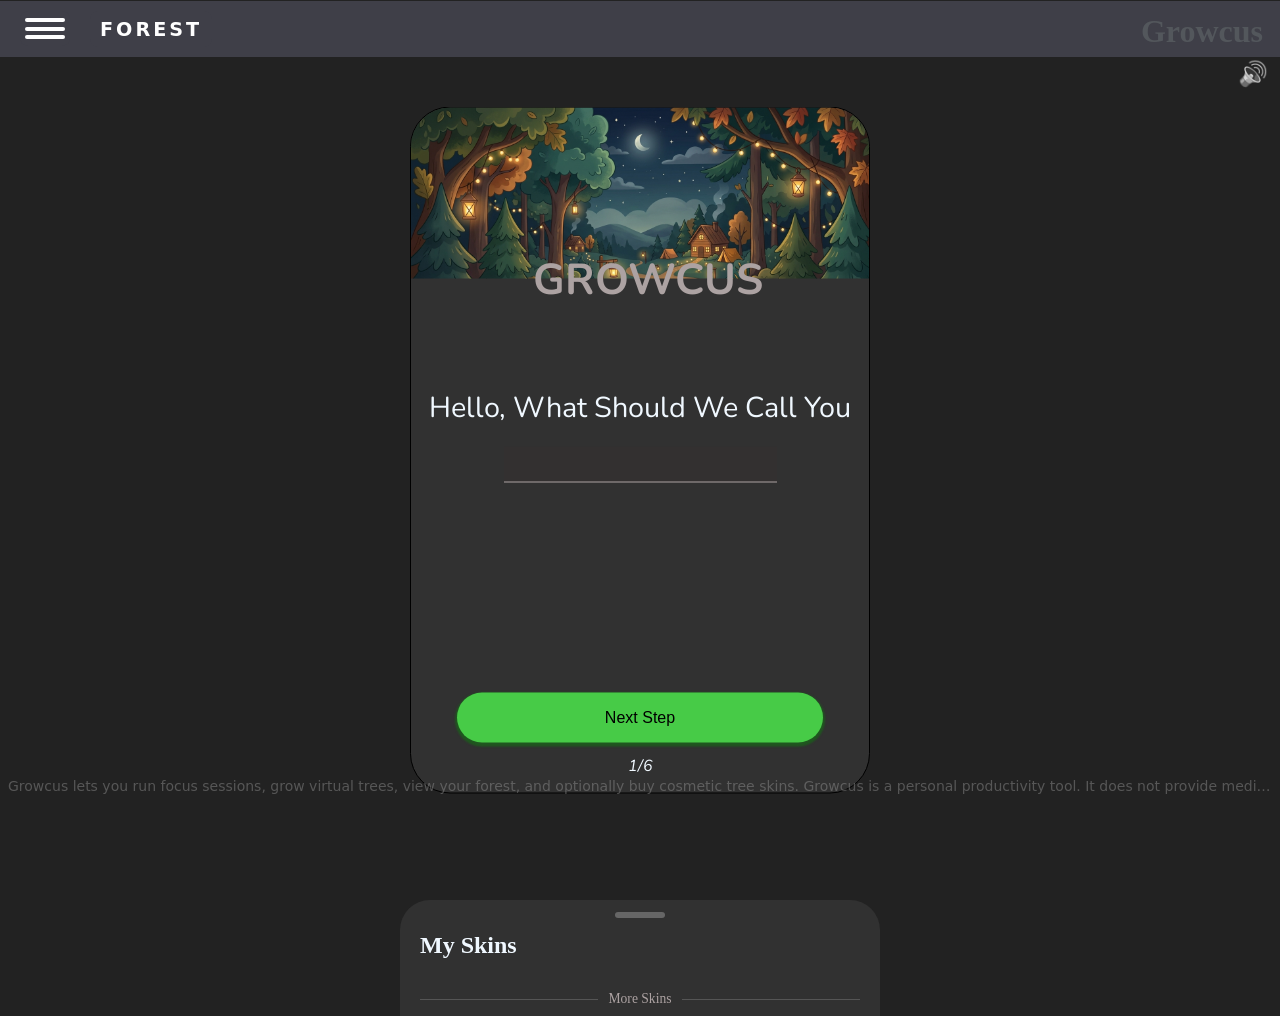
==== growcus/index.html @ c781fb11 "Update index.html" ====
<!DOCTYPE html>
<html lang="en">
<head>
    <meta name="google-site-verification" content="Y2WI8vBW25id6eVSnY2hxcp67rt0WB10dOrdS1Z9Rs4" />

    <link rel="preconnect" href="https://fonts.googleapis.com">
    <link rel="preconnect" href="https://fonts.gstatic.com" crossorigin>
    <link href="https://fonts.googleapis.com/css2?family=Poppins:ital,wght@0,100;0,200;0,300;0,400;0,500;0,600;0,700;0,800;0,900;1,100;1,200;1,300;1,400;1,500;1,600;1,700;1,800;1,900&display=swap" rel="stylesheet">
    <link rel="preconnect" href="https://fonts.googleapis.com">
    <link rel="preconnect" href="https://fonts.gstatic.com" crossorigin>
    <link href="https://fonts.googleapis.com/css2?family=Asimovian&family=Fraunces:ital,opsz,wght@0,9..144,100..900;1,9..144,100..900&family=Poppins:ital,wght@0,100;0,200;0,300;0,400;0,500;0,600;0,700;0,800;0,900;1,100;1,200;1,300;1,400;1,500;1,600;1,700;1,800;1,900&display=swap" rel="stylesheet">
    
    <link rel="preconnect" href="https://fonts.googleapis.com">
    <link href="https://fonts.googleapis.com/css2?family=Nunito:wght@400;500;700;800&display=swap" rel="stylesheet">

    <meta charset="UTF-8">
    <meta name="viewport" content="width=device-width, initial-scale=1.0">
    <meta name="description" content="Your page description here">
    <title>Growcus - Focus Timer That Grows Trees</title>
    <link rel="stylesheet" href="style.css">

    <meta name="description" content="Growcus is a free focus timer. Stay off distractions while a tree grows, build your forest, and unlock cosmetic tree skins.">
    <meta name="theme-color" content="#222222">

    <link rel="icon" href="tinywowfavicon.png" type="image/png">
    <link rel="apple-touch-icon" href="favicon.png">

    
    <meta property="og:title" content="Growcus – Focus Timer That Grows Trees">
    <meta property="og:description" content="Stay focused while a tree grows. Build your forest and unlock tree skins.">
    <meta property="og:type" content="website">
    <meta property="og:image" content="https://YOUR-DOMAIN/preview.png">
    <meta name="twitter:card" content="summary_large_image">
</head>
<body>
        <div class="hammenu">
            <span></span>
            <span></span>
            <span></span>
        </div>
    <div class="tabs">
        <div class="ham-spacer"></div>
        <button class="tab" id="forest1">FOREST</button>
        <h1 class="growcuss">Growcus</h1>
    </div>
    <div class="focusscreen">

        <span class="soundtoggle">🔊</span>
        <!-- 🔇 -->
         <audio class="ambientaudio" src="rain.mp3" loop></audio>

        <div class="onbds">
            <div class="onbdstep active">
                <img src="Growcusonbd.png" alt="Growcus" id="growcus">
                <h2>GROWCUS</h2>
                <p>Hello, What Should We Call You <input type="text" id="username" maxlength="8"></p>
                <h6></h6>
                <button class="nextstep">Next Step</button>
                <i>1/6</i>
                
            </div>

            <div class="onbdstep">
                <img src="timerintro.gif" alt="tutorial" id="timerintro">
                <p id="pin2">Select The Time You Want To Focus For And Click 'Plant',</p>
                <input type="range" min="5" max="60" step="5"   id="onbdpref">
                <p id="onbddurval">25 min</p>
                <h6></h6>
                <button class="nextstep">Next Step</button>
                <i>2/6</i>
                
            </div>


            <div class="onbdstep">
                <div class="onbddead">
                    <img src="Growcy sad.png" id="growcyonbd">
                    <img src="deadonbd.png" id="deadonbd">
                </div>    
                <p>Leave This Tab For More Than 3 Seconds And Your Tree Dies, So Keep Focusing So It Grows!</p>
                <h6></h6>
                <button class="nextstep">Next Step</button>
                <i>3/6</i>
                <!-- <button class="btn">dsdas</button> -->
                
            </div>
            <div class="onbdstep">
                <div class="onbddead">
                    <img src="Growcus happy.png" id="growcyonbd">
                    <img src="grownonbd.png" id="deadonbd">
                </div>
                <p>Complete The Session And Your Tree Thrives!</p>
                <h6></h6>
                <button class="nextstep">Next Step</button>
                <i>4/6</i>
            </div>            
            <div class="onbdstep">
                <img src="yourforest.png" id="yourforest">
                <p>Your Forest:<br> Every Tree You Grow Or Lose Is Saved In Your Forest</p>
                <h6></h6>
                <button class="nextstep">Next Step</button>
                <i>5/6</i>
                <!-- <button class="btn">dsdas</button> -->
                
            </div>            
            <!-- <div class="onbdstep">  
                <p>Ready to plant your First Tree?</p>
                <h6></h6>
                <button class="finalstep">Let's Go!</button>
                
            </div> -->
            <div class="onbdstep">
                <p class="finaltitle">Ready to plant your first tree?</p>
                <ul class="finallist">
                    <li>Pick your focus time</li>
                    <li>Stay on the tab while it grows</li>
                    <li>Fill your forest every day</li>
                </ul>
                <button class="finalstep">Let's Go!</button>
            </div>
        </div>

        <div class="skinpicker">
            <div class="shandle"></div>
            <h3 class="stitle">My Skins</h3>
            <div class="sgrid ownedgrid"></div>
            <div class="moredivider">More Skins</div>
            <div class="sgrid moregrid"></div>
            <p class="pmsg"></p>
        </div>

        <span class="timer">
            <div id="settings">
                <button id="closeset">✓</button>
                <span id="timertxt2">25:00</span>
                <div class="timcont">
                    <button class="minus">-</button>
                    <input type="range" id="slider" min="1  " max="60" value="25">
                    <button class="plus">+</button>
                </div>
            </div>
            <span id="timertxt">25:00</span>
        </span>
        <div class="sessdets">
            <input type="text" placeholder="Name Your Session" class="namesess" id="namesess" maxlength="8">
        </div>
        
        <div class ="treecont">
            <div class="glowcirc">
                <div class="treeic">
                    <img class="suck" src="grown.png" alt="TREE">
                </div>
            </div>
        </div>
        <button class="plantbtn">Plant and get started!</button>
        <button class="pausebtn">Pause</button>
        <button class="startbtn">End Session</button>

        <div style="all:initial;position:absolute;bottom:2px;left:0;width:100%;box-sizing:border-box;padding:0 8px;text-align:center;font-family:system-ui,-apple-system,sans-serif;font-size:14px;line-height:16;color:rgba(150,150,150,0.45);pointer-events:none;z-index:9999;white-space:nowrap;overflow:hidden;text-overflow:ellipsis;">Growcus lets you run focus sessions, grow virtual trees, view your forest, and optionally buy cosmetic tree skins. Growcus is a personal productivity tool. It does not provide medical, psychological or professional advice.</div>


    </div>

    <div class="sidebar">
            <big><h2>MENU</h2></big>
            <img src="defpfp.png" alt="Sorry! Image Broken" class="pfp">
            <ul>
                <li id="lihomelink"><a href="#" id="homelink"><i id="iinhomelink">⌂</i>Home</a></li>
                <li><a href="#" id="settinglink"><i>⚙</i>Settings</a></li>
                <li id="forestlinkli"><a href="#" id="forestlink"><i>↟↟</i><span id="slabel">Forest</span></a></li>
                <li><a href="#" id="shoplink"><i>☵</i>Shop</a></li>
                <li><a href="mailto:growcus.app@gmail.com"><i>✉</i>Contact</a></li>
            </ul>
                    
    </div>    
    
    <div class="forest">
        <!-- SIDEBAR -->
        <div class="filters">
            <select name="typefilt" class="typefilt">
                <option value="all">All</option>
                <option value="survived">Alive</option>
                <option value="died">Dead</option>
            </select>
            <select name="timefilt" class="timefilt">
                <option value="all">All Time</option>
                <option value="week">This Week</option>
                <option value="month">This Month</option>
            </select>
        </div>
        <div class="summary">
            <span>⏱ <b id="total"></b></span>
            <span>🌳 <b id="alive">0</b></span>
            <span>🥀 <b id="dead">0</b></span>
        </div>
        
    
        <div class="grid"></div>
                
    </div>

    <!-- SHOP -->

    <div class="shopscreen">
       
        <!-- <h3>SHOP</h3> -->
         <div class="tabrow">
            <button class="stab active" data-tab="buy">Buy</button>
            <button class="stab" data-tab="owned">Owned</button>
            <p>Local Currency Available At Checkout.<br>*Do Not Edit The Email Field On Checkout</p>
         </div>
        
        <div class="shopgrid"></div>
    </div>
    
        <footer class="site-footer">
            <p>&copy; 2026 Growcus. All rights reserved.</p>
            <ul class="footer-links">
                <li><a href="mailto:growcus.app@gmail.com">Contact</a></li>
                <li><a href="privacy.html">Privacy Policy</a></li>
                <li><a href="terms.html">Terms of Use</a></li>
            </ul>
        </footer>

    <div class="popupend" id="popupend">
        <div class="popbox">
            <!-- <img src="#"  id="popimg"> -->
            <p id="poptxt">YOUR TREE DIED!</p>
            <img src="" class="treeimgpop" alt="">
            <p id="popmsg">Better luck next time</p>
            <button id="popbtn">Continue</button>
        </div>
    </div>

    <!-- SETTINGS -->

    <div class="settingscreen">
        <button class="closesettings">X</button>
        <div class="setbox">
            <h2>Settings</h2>
            <p class="settdet">Account</p>
            <div class="accsett">
                <div class="accsettin">
                    <img src="defpfp.png" class="pfpinacc" alt="">
                    <div class="txtdet">
                        <p id="accname">Guest</p>
                        <span id="accemail">Not signed in</span>
                    </div>
                </div>
                <button id="signout" class="setbtn danger">Sign In</button>
            </div>
            <div class="setrow" id="editname">
                <span>Edit Username:<small>Shown in menu</small></span>
                <div class="setnamediv">
                    <input type="text" id="setname" maxlength="8">
                    <button id="setnamebtn">Change</button>
                </div>
            </div>
            <div class="setrow">
                <span>Grace Period<small>On: 3 seconds to come back to the tab</small></span>
                <label class="switch">
                    <input type="checkbox" id="gracetoggle">
                    <span class="knob"></span>
                </label>
            </div>
            <div class="setrow">
                <span>Reset Forest<small>Removes your trees. Skins are kept.</small></span>
                <button class="setbtn danger" id="setreset" disabled>Reset</button>
            </div>
        </div>
    </div>

    <div class="authscreen">
        <div class="authbox">
            <h3>Log In</h3>
            <button id="cancelauth"><big>✖</big></button>
            <input type="email" id="email"  placeholder="email@gmail.com">
            <p id="authmsg"></p>
            <!-- <button id="magiclink">send verification on email</button>
            <button id="googleauth">Use Google</button> -->
            <button id="magiclink" class="authbtn primary">✉   Send Login Link</button>
            <div class="ordiv">or</div>
            <button id="googleauth" class="authbtn light"><img src="googleicon.webP" alt="">Continue with Google</button>
        </div>
    </div>

    <div class="signoutpopup">
        <div class="outbox">
            <h3>Sign out?</h3>
            <p class="confirmtxt">Your trees stay saved in your account.</p>
            <button id="yesout">Sign Out</button>
            <button id="noout" class="ghostbtn">Cancel</button>
        </div>
    </div>

    <div class="toast"></div>

    
    <script src="https://cdn.jsdelivr.net/npm/@supabase/supabase-js@2.45.4"></script>
    <script src="index.js"></script>
    <script src="shop.js"></script>
    <script src="cloud.js"></script>    


</body>
</html>
---- growcus/style.css ----
html{
    -webkit-text-size-adjust: 100%;
    text-size-adjust: 100%;
}

.focusscreen{
    width: 100%;
    height: 100vh;
    display: flex;
    justify-content: center;
    align-items: center;
    margin: 0;
    background-color: #222;
    padding: 0 ;
    flex-direction: column;
    gap: 15px;
    overflow-x: hidden;
}
body{
    scroll-behavior: smooth;
    background-color: #222;
    margin: 0;
    padding: 0;
    gap: 0;
    -webkit-tap-highlight-color: transparent;
}

.plantbtn, .pausebtn, .startbtn{
    width: 300px;
    height: 50px;
    border: none;
    border-radius: 20px;
    background-color: rgb(71, 203, 71);
    color: aliceblue;
    font: bolder;
    font-family: sans-serif;
    font-size: large;
    font-weight: bolder;
    font-style: oblique;
    word-spacing: 2px;
    cursor: pointer;
    box-shadow: 2px 4px 5px green;
}
.plantbtn:active{
    background: rgb(91, 199, 91);
    box-shadow: 0px 0px 0px green;
    transition:0.05s;
}

.timer{
    font-family: system-ui, -apple-system, BlinkMacSystemFont, 'Segoe UI', Roboto, Oxygen, Ubuntu, Cantarell, 'Open Sans', 'Helvetica Neue', sans-serif;
    font-size: 5rem;
    color: aliceblue;
    text-align: center;
}

.timcont{
    display: flex;
    align-items: center;
    gap: 15px;
}
.minus, .plus{
    width: 30px;
    border: none;
    border-radius: 50%;
    font-size: large;
    font-size: 1.5rem;
    font-weight: bolder;
    color: aliceblue;
    background-color: rgb(65, 200, 65);
    box-shadow: 1px 1px 1px green;
    text-align: center;
    padding: 1px;
}

#slider{
    width: 150px;
    accent-color: green;
}

.treeic{
    font-size: 100px;
    margin: 20px 0px;
    margin-left: -12px;
}

.tabs{
    position: fixed;
    top: 1px;
    gap: 0px;
    margin: 0px;
    padding: 3px;
    margin-bottom: -30px;
    display: flex;
    z-index: 2;
    width: 100%;
    height: 50px;
    background-color: rgb(63, 63, 72);
    overflow: visible !important;
}


.tab{
    padding: 2px 10px 1px;
    margin: 7px;
    /* background-color:rgb(54, 54, 62); */
    background-color: rgb(63, 63, 72);
    border: none;
    border-radius: 8px;
    cursor: pointer;
    font-family:system-ui, -apple-system, BlinkMacSystemFont, 'Segoe UI', Roboto, Oxygen, Ubuntu, Cantarell, 'Open Sans', 'Helvetica Neue', sans-serif;
    font-weight: 600;
    font-size: 1.2rem;
    color: rgb(16, 17, 17);
    color: rgb(255, 255, 255);
    z-index: 1000000000000000;
    letter-spacing: 3px;
}
.tab:active{
    background-color:rgb(12, 12, 13);
}
.tabs h1{
    margin-top: 8.5px;
    margin-left: 1155px;
    font-size: 2rem;
    color: rgb(83, 87, 92);
}



.tree{
    margin-top: 100px;
    color:white;
    font-size: 3rem;
}
.grid{
    display: grid;
    grid-template-columns: repeat(auto-fill,minmax(100px,1fr));
    grid-template-rows: none;
    gap: 6px;
    padding: 0 12px;
    width:100%;
    box-sizing: border-box;
    margin: 0;
}
.treecard{
    background-color: rgb(44, 177, 4);
    border-radius: 10px;
    padding: 8px 9px 5px;
    gap: 2px;
    border: 5px solid rgb(3, 111, 3);
    display: flex;
    flex-direction: column;
    align-items: center;
    justify-content: center;
    color: rgb(255, 255, 255);
    font-family: Verdana, Geneva, Tahoma, sans-serif;
    font-weight: 300;
    /* font-style: oblique; */
}
.treecard.died{
    background: #2c9511;
}
.treecard img{
    width: 100%;
    height: 45px;
    object-fit: contain;
    padding: 10px;
}
.forest{
    padding-bottom: 60px;
    display: none;
    flex-direction: column;
}

.summary{
    display: flex;
    justify-content: center;
    gap: 18px;
    margin: 14px 0;
    font-size: 1.22rem;
    color: #cfcfcf;
}
.summary b{
    color: white;
}
#settings{
    position: fixed;
    bottom: -300px;
    left: 50%;
    transform: translateX(-50%);
    width: 50%;
    max-width: 350px;
    background-color: rgb(58, 58, 52);
    border-radius: 20px 20px 0px 0px;
    padding: 30px;
    display: flex;
    flex-direction: column;
    align-items: center;
    justify-content: center;
    gap: 10px;
    transition: bottom 0.4s ease;
    z-index: 20;
}
#closeset{
    padding: 3px 7px;
    border-radius: 45%;
    margin-right: -300px;
    gap: 0;
    margin-top: -2px;
    border: none;

}
#settings.open{
    bottom:0px;
}

.treedt{
    display: flex;
    align-items:center ;
    text-align: center;
    align-self: center;
    align-content: center;
    justify-content: center;
}

.timer{
    gap:0;
    padding: 0;
}

.treeic img{
    width: 220px;
    height: 220px;
    object-fit: contain;
    z-index: 1;
}



.treecont{
    display: flex;
    justify-content: center;
    align-items: center;
}

.glowcirc{
    background: radial-gradient(circle,rgba(231, 208, 8, 0.20)2%,rgba(255,249,196,0)70%);
    border: none;
    border-radius: 50%;
}

@keyframes overshoot{
    0% {transform: scale(1.0);}
    50% {transform: scale(1.15);}
    100% {transform: scale(1.0);}
}

.treeic.overshoote{
    animation: overshoot 0.3s cubic-bezier(0.36, 1.52, 0.65, 1);
}


.onbdstep{
    display: none;
}
.onbdstep.active{
    display: flex;
    flex-direction: column;
    justify-content: center;
    align-items: center;
    position: fixed;
    top: 50%;
    transform: translate(-50%,-50%);
    z-index: 1000;
    background-color: #313131;
    padding: 5px;
    width: 35%;
    height: 75%;
    border-radius: 40px;
    font-size: 1.8rem;
    text-align: center;
    color: aliceblue;
    font-weight:400;
    overflow: hidden;
    border: black solid .5px;
    left: 50%;
    font-family: 'Nunito', sans-serif;

}

.onbdstep.active #growcus{
    height: 25%;
    object-fit: cover;
    width: 101%;
    object-position: top;
    z-index: 1;
    position: absolute;
    top: 0;
    left: 0;
}

.onbdstep.active input{
    display: flex;
    flex: 1;
    background-color: #333030;
    border: none;
    border-bottom: solid 0.2px grey;
    color: aliceblue;
    margin: 0 auto;
    text-align: center;
    vertical-align: middle;
    padding: 6px 10px;
    font-size: 20px;
    box-sizing: border-box;
    align-items: center;
    border-radius: 0px;
    border: none;
    margin-top: 20px;
    border-bottom: #aca2a2 solid 1px;
}

.onbdstep.active button{
    background-color: rgb(71, 203, 71);
    border: none;
    border-radius: 80px;
    font-size: medium;
    padding: 10px;
    width: 80%;
    height: 50px;
    pointer-events: auto;
    box-shadow: 0px 2px 2px 2px rgb(31, 87, 31);
    position: absolute;
    margin-top:auto;
    bottom: 50px;
}
.onbdstep.active h6{
    top: 15px;
}
.onbdstep.active i{
    font-size: 1rem;
    position: absolute;
    bottom: 16px;
    left: 0;
    right: 0;
    text-align: center;
    transform: none;
}
.onbdstep.active #pin2{
    margin-top: 120px;
    margin-bottom: 15px;
}
.onbdstep.active #onbdpref{
    margin: auto;
}
.onbdstep.active #onbddurval{
    margin-top: 15px;
    margin-bottom: 50px;
}
.onbdstep.active h2{
    z-index: 1;
    position: relative;
    margin: 0;
    top: -50px;
    color: #aca2a2;
}
.onbdstep.active #timerintro{
    object-fit: contain;
    height: 35%;
    margin: 0;
    display: block;
    margin-bottom: -100px;
    margin-top: 60px;
    border-radius: 20px;
    overflow: hidden;
    flex-shrink: 0;
    border: 2px solid black;

}

#growcyonbd{
    width: 350px;
    height: 350px;
    object-fit: contain;
    margin-bottom: -100px;
}

.onbdstep.active #onbdpref{
    flex: none;
    display: block;
    width: 150px;
    height: 6px;
    padding: 0;
    margin: 0 0 0 30px;
    background: #444;
    border-radius: 6px;
    border-bottom: none;
}

@media (max-width: 900px) {
    #settings{
        box-sizing: border-box;
        width: 100vw;
        max-width: 100vw;
    }
    /* .grid{
        grid-template-columns: repeat(auto-fill,minmax(70px,1fr));
        grid-template-rows: none;
        margin-top: 20;
        margin-left: 5;
        margin-right: 5;
    }
    .filters{
        order: -1;
        padding: 0 12px;
        margin-top: 75px;
        margin-bottom: 8px;
    } */
    .grid{
        grid-template-columns: repeat(5, minmax(0, 1fr));
        grid-template-rows: none;
        width: 100%;
        box-sizing: border-box;
        padding: 0 12px;
        gap: 6px;
    }
    .treecard{
        width: 100%;
        box-sizing: border-box;
        min-width: 0;
        margin-top: 0;
        padding: 8px 1px 8px;
    }
    .treeinforest{
        width: 100%;
        height: 38px;
        transform: none;
    }
    .treedt{
        margin-left: 0;
        font-size: .77rem;
    }
    .treecard .treedt:last-child{
        display: none;
    } 

    .treeic{
        font-size: 60px;
        margin-left: -4px;
    }
    .treedt{
        margin-left: -8px;
    }
    .onbdstep.active{
        width: 90% !important;
        justify-content:center;
        padding: 15px;
        max-height: 500px;
    }
    #timerintro{
        display: block;
        object-fit: cover;
        width: 105%;
        height: 95% ;
        margin-top: -20px;
        border-radius: 20px;
        clip-path: inset(10px 10px round 20px);
        border: 2px solid black;
    }
    #growcyonbd{
        width: 200px;
        height: 200px;
        object-fit: contain;
        margin-right: -150px !important;
        
    }
    .onbddead{
        margin-bottom: -100px;
    }
    #yourforest{
        margin-top: 30px;
        width: 95%;
        height: 33%;
    }
    .tabrow p{
        display: none;
    }
}

#namesess{
    display: inline-block;
    background-color: #222;
    border: none;
    border-bottom: solid 0.2px grey;
    color: aliceblue;
    margin: -05px;
    margin-bottom: -40px;
    text-align: center;
    padding: 10px 40px;
    box-sizing: border-box;
}

.treeinforest{
  width: 110px;
  height: 55px;
  object-fit: cover;
  padding: 0;
  margin: 0;
  filter: drop-shadow(10px 0px 20px rgb(46, 61, 37)) ;
  object-fit: contain;
  transform: scale(1.1);
}
.treeinforest img{
    transform: scale(0.5);
}

#onbdpref{
    width: 150px;
    accent-color: green;
}

/* SIDEBAR */


.sidebar{
    font-family: poppins,sans-serif;
    position: fixed;
    top: 0;
    left: 0;
    transform: translatex(-500px);
    z-index:999999999 !important;
    background-color: #313131;
    color: aliceblue;
    margin: 0;
    padding: 0;
    height: 100%;
    width: 170px;
    box-sizing: border-box;
    transition: 0.5s ease-in-out;
    align-items: center;
    gap: 10px;
}
h2{
    text-align:center;
    padding-left: 15px;

}
ul li{
    list-style: none;
}
ul li a{
    color: aliceblue;
    font-weight: 500;
    padding: 5px 0;
    display: block;
    text-transform: capitalize;
    text-decoration: none;
    transition: 0.2s ease-out;
}
ul li a i{
    width: 410px;
    padding: 20px;
    margin-left: -30px;
    text-align: center;
}

.sidebar.active{
    transform: translatex(0px);
    z-index: 1000000000000001;
}

.hammenu{
    padding-left: 20px;
    margin-top: 11px;
    margin-left: 20px;
    padding-top: 5px;
    height: 30px;
    width: 30px;
    position: fixed;
    z-index: 999 !important;
    /* background-color: rgb(54, 54, 62); */
    background-color: rgb(63, 63, 72);
    border-radius: 8px;
    color: aliceblue;
}
.hammenu span{
    display: block;
    height: 4px;
    width: 80%;
    background-color: rgb(26, 25, 25);
    background: white;
    border-radius: 25px;
    position: absolute;
    top: 50%;
    left: 50%;
    transform: translate(-50%,-50%);
    transition: .3s ease-out;
    color: aliceblue;
}
.hammenu span:nth-child(1){
    top: 25%;

}
.hammenu span:nth-child(3){
    top: 75%;
}

.hammenu.active span:nth-child(1){
    top: 50%;
    transform: translate(-50%,-50%) rotate(45deg);
}
.hammenu.active span:nth-child(2){
    opacity: 0;
}
.hammenu.active span:nth-child(3){
    top: 50%;
    transform: translate(-50%,-50%) rotate(-45deg);
}

.ham-spacer {
    width: 80px;  /* Matches the exact width of your hamburger menu */
    height: 50px; /* Matches the exact height of your hamburger menu */
    flex-shrink: 0; /* Prevents the spacer from collapsing */
}

.pfp{
    width: 100px;
    height: 100px;
    display: flex;
    transform: translate(40%);
}



/* footer */

.site-footer {
    text-align: center;
    padding: 20px 10px;
    font-size: 12px;
    color: #888;
}

.footer-links {
    list-style: none;
    display: flex;
    justify-content: center;
    gap: 16px;
    margin-top: 8px;
    padding: 0;
}

.footer-links a {
    color: #888;
    text-decoration: none;
}

.footer-links a:hover {
    text-decoration: underline;
}   

/* SESSION DETS */

.filters{
    display: flex;
    justify-content: center;
    gap: 8px;
    padding: 0 12px;
    margin-top: 75px;
}

.filters select{
    background-color: #313131;
    height: 20px;
    font-size: .8rem;
}

.soundtoggle{
    font-size: 1.5rem;
    position: fixed;
    top: 60px;
    right: 12px;
    z-index: 1;
    cursor: pointer;
    background-color: transparent;
}

/* SHOP */

.shopscreen{
    display: none;
    position: fixed;
    top: 0;
    left: 0;
    margin-left: 0px;
    width: 100%;
    height: 100%;
    background-color: #222;
    color: white;
    z-index: 10;
}
.shopscreen h3{
    width: 100%;
    text-align: center;
}
.shopscreen.open{
    display: flex;
}
.shopgrid{
    margin-left: 10px;
    display: grid;
    grid-template-columns: repeat(auto-fill, minmax(160px, 1fr));
    gap: 20px;
    width: 100%;
    max-width: 100%;
    align-content: start;
    margin-top: 100px;
}

.itemcard{
    background: #313131;
    border-radius: 20px;
    padding: 10px;
    padding-left: 5px ;
    width: 150px;
    text-align: center;
    box-shadow: 0  4px 12px rgb(0, 0, 0);
    display: flex;
    flex-direction: column;
    justify-content: space-between;
    align-items: center;
}
.itemcard img{
    object-fit: contain;
    width: 80px;
    height: 80px;
    padding: 0px;
}
.itemcard button{
    border-radius: 50px;
    text-align: center;
    padding: 6px 40px;
    border: none;
    font-weight: 600;
    background-color: #209500;
    margin-bottom: 4px;
}
.namecard{
    font-family: system-ui, -apple-system, BlinkMacSystemFont, 'Segoe UI', Roboto, Oxygen, Ubuntu, Cantarell, 'Open Sans', 'Helvetica Neue', sans-serif;
    font-weight: 600;
    font-size: 1.1rem;
}
.pricecard{
    color: green;
    font-weight: bolder;
    font-size: 1.2rem;
    margin-top: -3px;
}

.tabrow{
    align-items: center;
    position: fixed;
    top: 10px;
    left: 80px;
}
.stab{
    background-color: rgb(63, 63, 72);
    border: none;
    padding: 10px;
    padding-right: 20px;
    padding-left: 20px;
    border-radius: 20px;
    text-align: center;
    font-weight: 600;
    color: #ffffff;
    letter-spacing: 1px;
}

/* SKINPICKER */
/* SKINPICKER */
.skinpicker{
    position: fixed;
    left: 0;
    right: 0;
    bottom: 0;
    margin: 0 auto;
    width: 100%;
    max-width: 480px;
    height: 70vh;
    padding: 12px 20px 0;
    box-sizing: border-box;
    background-color: #313131;
    color: aliceblue;
    border-radius: 30px 30px 0 0;
    overflow-y: auto;
    scrollbar-width: none;
    transform: translateY(100%);
    transition: transform 0.4s ease;
    z-index: 99999999;
}
.skinpicker.open{ transform: translateY(0); }
.shandle{
    width: 50px;
    height: 6px;
    background: #666;
    border-radius: 20px;
    margin: 0 auto 14px;
}
.stitle{ margin: 0 0 10px; font-size: 1.5rem; }
.sgrid{
    display: grid;
    grid-template-columns: repeat(3, 1fr);
    gap: 8px;
}
.scell{
    display: flex;
    flex-direction: column;
    align-items: center;
    padding: 10px 4px;
    border: 3px solid transparent;
    border-radius: 20px;
    text-align: center;
    font-size: .8rem;
    cursor: pointer;
}
.scell img{
    width: 70px;
    height: 70px;
    object-fit: cover;
    object-position: 50% 85%;
}
.scell p{ margin: 4px 0 0; }
.scell.selected{
    border-color: #209500;
    background: rgba(255,255,255,0.06);
}
.scell.locked img{
    filter: grayscale(1);
    opacity: .5;
}
.moredivider{
    display: flex;
    align-items: center;
    gap: 10px;
    margin: 22px 0 12px;
    color: #aca2a2;
    font-size: .85rem;
}
.moredivider::before, .moredivider::after{
    content: '';
    flex: 1;
    height: 1px;
    background: #555;
}
.pmsg{
    position: sticky;
    bottom: 0;
    margin: 0;
    padding: 10px 0;
    background: #313131;
    text-align: center;
    color: rgb(71, 203, 71);
    font-weight: 700;
    min-height: 1.2em;
}

/* POPUP */

.popupend{
    position: fixed;
    inset: 0;
    background: rgb(0 0 0 0.6);
    display: none;
    align-items: center;
    justify-content: center;
    z-index: 99999999999999;
    transition: 0.5s ease;
}
.popupend.open{
    display: flex;
    animation: popfade 0.25s ease;
}
.popupend.open .popbox{
    animation: popin 0.3s cubic-bezier(0.34, 1.56, 0.64, 1);
}

@keyframes popfade{
    from{opacity: 0;}
    to{opacity: 1;}
}
@keyframes popin{
    from{transform: scale(0.8);opacity: 0;}
    to{transform: scale(1);opacity: 1;}
}

.popbox{
    background: #313131;
    color: white;
    text-align: center;
    padding: 20px;
    width: 80%;
    max-width: 480px;
    display: flex;
    flex-direction: column;
    align-items: center;
    justify-content: center;
    min-height: 480px;
    padding: 25px;
    border-radius: 20px;
    box-shadow: 0 2px 2px rgb(26, 26, 27); 
    gap: 20px;     
}

#poptxt{
    margin-bottom: 2px;
    font-size: 2rem;
}
#popmsg{
    font-size: 1.2rem;
    opacity: 0.6;
}

#popbtn{
    background-color: rgb(71, 203, 71);
    border: none;
    border-radius: 80px;
    font-size: medium;
    padding: 15px;
    width: 80%;
    pointer-events: auto;
    box-shadow: 0px 2px 2px 2px rgb(31, 87, 31);
    color: rgb(0, 0, 0);
    font-family: sans-serif;
    font-weight: 600;
    font-style: oblique;
}

.treeimgpop{
    width: 250px;
    height: 200px;
    object-fit: contain;
    margin: 10px auto 10px;
    flex-shrink: 0;
}

#popmsg{
    font-size: 1rem;
    font-style: italic;
    color: #cfcfcf;
    line-height: 1.5;
    letter-spacing: 0.3px;
    opacity: 0;
}
.popupend.open #popmsg{
    animation: softfade 1.2s ease 0.4s forwards;
}

@keyframes softfade{
    from{ opacity: 0; transform: translateY(6px); }
    to{ opacity: 1; transform: translateY(0); }
}

#poptxt{
    opacity: 0;
}
.popupend.open #poptxt{
    animation: softfade 1s ease 0.2s forwards;
}

/* PAUSETOAST */

.toast{
    position: fixed;
    top: 70px;
    left: 50%;
    transform: translateX(-50%) translateY(-20px);
    background: #313131;
    color: white;
    padding: 10px 20px;
    border-radius: 12px;
    box-shadow: 0 4px 12px rgb(0,0,0);
    font-size: 0.9rem;
    opacity: 0;
    pointer-events: none;
    z-index: 999909999999999999999999999999999999;
}
.toast.show{
    animation: toastin 2.5s ease forwards;
}

@keyframes toastin{
    0%{ opacity: 0; transform: translateX(-50%) translateY(-20px); }
    12%{ opacity: 1; transform: translateX(-50%) translateY(0); }
    80%{ opacity: 1; transform: translateX(-50%) translateY(0); }
    100%{ opacity: 0; transform: translateX(-50%) translateY(-10px); }
}

/* SETTINGS */

.settingscreen{
    display: none;
    position: fixed;
    inset: 0;
    background: #222;
    color: white;
    z-index: 1000;
    padding: 80px 20px 20px;
    box-sizing: border-box;
    overflow-y: auto;
    transition: bottom 0.5s ease-in-out;


}
.settingscreen.open{
    display: flex;
    flex-direction: column;
    align-items: center;
}
.closesettings{
    position: fixed;
    top: 12px;
    left: 14px;
    background: rgb(63,63,72);
    border: none;
    border-radius: 8px;
    color: #ffffff;
    font-weight: 900;
    padding: 8px 12px;
    background: transparent;
    font-size: 1.5rem;
    font-weight: 200;
}

.setbox{
    width: 100%;
    max-width: 520px;
    display: flex;
    flex-direction: column;
    gap: 18px;
}
.setrow small{
    color: #888;
    display: block;
    font-size: .75rem;
    margin-top: 2px;
}

.setrow{
    border-radius: 20px;
    /* background: rgb(59, 59, 58); */
    background: #313131;
    display: flex;
    justify-content: space-between;
    align-items: center;
    gap: 12px;
    padding: 20px 16px;
    font-size: 1.4rem;
}

#setname{
    padding-top:10px;
    width: 130px;
    background: #313131;
    border: none;
    border-bottom: black solid 1px;
    color: white;
}
#setname:focus{
    outline: none;
}
#setnamebtn{
    text-align: center;
    color: white;
    padding: 4px 12px;
    background: rgb(170, 7, 7);
    border: none;
    border-radius: 10px;
}

.settdet{
    margin-left: 15px;
    margin-bottom: -15px;
}

.switch{
    position: relative;
    width: 50px;
    height: 28px;
    flex-shrink: 0;
}
.switch input{ opacity: 0; width: 0; height: 0; }
.knob{
    position: absolute;
    inset: 0;
    background: #555;
    border-radius: 28px;
    cursor: pointer;
    transition: background .25s;
}
.knob::before{
    content: '';
    position: absolute;
    width: 22px;
    height: 22px;
    left: 3px;
    top: 3px;
    background: #fff;
    border-radius: 50%;
    transition: transform .25s;
}
.switch input:checked + .knob{ background: rgb(71, 203, 71); }
.switch input:checked + .knob::before{ transform: translateX(22px); }

/* ACC */

.settdet{
    margin: 0 0 -8px;
    color: #aca2a2;
    font-size: .85rem;
}
.accsett{
    background: #313131;
    border-radius: 14px;
    padding: 14px;
    display: flex;
    flex-direction: column;
    gap: 14px;
}
.accsettin{
    background: rgb(59, 59, 58);
    border-radius: 12px;
    padding: 12px;
    display: flex;
    align-items: center;
    gap: 14px;
}
.pfpinacc{
    width: 56px;
    height: 56px;
    border-radius: 50%;
    object-fit: cover;
    flex-shrink: 0;
}
.txtdet{
    display: flex;
    flex-direction: column;
    min-width: 0;
}
.txtdet p{
    margin: 0;
    font-weight: 700;
    font-size: 1.1rem;
}
.txtdet span{
    color: #999;
    font-size: .8rem;
    overflow: hidden;
    text-overflow: ellipsis;
    white-space: nowrap;
}
#signout{
    width: 100%;
    padding: 10px;
    background: rgb(36, 36, 36);
    border: none;
    border-radius: 10px;
    color: white;
    cursor: pointer;
}   


#setreset{
    background: rgb(170, 7, 7);
    padding: 4px 20px;
    border: none;
    border-radius: 10px ;
    color: white;
    text-align: center;
    font-size: 1rem;
}

/* SUABASE */

.authscreen{
    display: none;
    background: rgba(0, 0, 0, 0.6);
    position: fixed;
    inset: 0;
    background: rgba(0,0,0,.01);
    z-index: 100000;
    align-items: center;
    justify-content: center;
    backdrop-filter: blur(3px);
}
.authscreen.open{
    display: flex;
}

.authbox{
    position: relative;
    background: #313131;
    color: white;
    width: 85%;
    max-width: 400px;
    padding: 24px 15px 40px;
    border-radius: 20px;
    display: flex;
    flex-direction: column;
    align-items: center;
    /* justify-content: center; */
    justify-content: flex-start;
    padding-top: 20px;
    gap: 5px;
    border: 1px solid black;
}
.authbox h3{
    margin: 0 0 50px;
}
.authbox input{
    color: white;
    background: #313131;
    border: none;
    border-bottom: .5px solid rgb(213, 213, 213);
    padding: 10px;
    border-radius: 2px;
    text-align: center;
    margin-bottom: 25px;
    margin-top:0 ;
    /* -webkit-box-shadow: 0 0 0 30px #313131 inset !important;
    box-shadow: 0 0 0 30px #313131 inset !important;
    -webkit-text-fill-color: white !important; */
}
.authbox input::placeholder{
    color: #666;
}
.authbox input:focus{
    outline: none;
}
.authbox button{
    color: rgb(0, 0, 0);
    background-color: rgb(71, 203, 71);
    border: none;
    border-radius: 10px;
    padding: 5px;
    width: 80%;
    box-shadow: 0px 2px 0px green;
    margin-bottom: 5px;
}
.authbox button:active{
    box-shadow: none;
}
#cancelauth{
    width: auto !important;
    background-color: transparent;
    border: none;
    border-bottom: none;
    box-shadow: none;
    position: absolute;
    margin-bottom: auto;
    top: 15px;
    right: 12px;
    padding: 4px 8px;
    color: white;
}

#authmsg{
    margin: 0;
    font-size: .85rem;
    color: rgb(71, 203, 71);
    text-align: center;
}

.authbtn{
    width: 100%;
    max-width: 280px;
    padding: 12px;
    border: none;
    border-radius: 12px;
    font-size: .95rem;
    font-weight: 600;
    cursor: pointer;
    transition: transform .1s, filter .15s;
}
.authbtn:active{ transform: scale(0.97); }
.authbtn:disabled{ opacity: .6; cursor: default; }

.authbtn.primary{
    background: rgb(71, 203, 71);
    color: #132a13;
    box-shadow: 0 3px 0 rgb(31, 87, 31);
    padding: 7px;
}
.authbtn.primary:hover{ filter: brightness(1.08); }

.authbtn.light{
    background: #fff;
    color: #222;
    box-shadow: 0 3px 0 #bbb;
    text-align: center;
    display: inline-flex;
    align-items: center;
    justify-content: center;
    gap: 8px;
}
.authbtn.light:hover{ filter: brightness(0.95); }

.ordiv{
    display: flex;
    align-items: center;
    gap: 10px;
    width: 100%;
    max-width: 280px;
    color: #777;
    font-size: .8rem;
}
.ordiv::before, .ordiv::after{
    content: '';
    flex: 1;
    height: 1px;
    background: #444;
}

#googleauth img{
    width: 20px;
    height: 20px;
    object-fit: contain;
    top: 0;
}


/* SIGNOUT */

.signoutpopup{
    display: none;
    background: rgba(0, 0, 0, 0.6);
    position: fixed;
    inset: 0;
    background: rgba(0,0,0,.01);
    z-index: 100000;
    align-items: center;
    justify-content: center;
    backdrop-filter: blur(3px);
}
.signoutpopup.open{
    display: flex;
}

.outbox{
    position: relative;
    background: #313131;
    color: white;
    width: 85%;
    max-width: 400px;
    padding: 24px 15px 40px;
    border-radius: 20px;
    display: flex;
    flex-direction: column;
    align-items: center;
    /* justify-content: center; */
    justify-content: flex-start;
    padding-top: 20px;
    gap: 5px;
    border: 1px solid black;
}
.signoutpopup h3{
    margin: 0 0 0px;
    font-size: 2rem;
}

.confirmtxt{
    margin: 10px 0 30px;
    color: #aaa;
    font-size: 1rem;
    text-align: center;
}
.ghostbtn{
    background: transparent;
    color: #aaa;
    box-shadow: none;
    margin-bottom: -20px;
}

.signoutpopup button{
    width: 100%;
    max-width: 280px;
    padding: 12px;
    border: none;
    border-radius: 12px;
    font-size: .95rem;
    font-weight: 600;
    cursor: pointer;
    transition: transform .1s, filter .15s;
}


/* STYLE */


@keyframes fadein{ from{opacity:0} to{opacity:1} }

/* full screens fade in */
.settingscreen.open,
.shopscreen.open,
.authscreen.open,
.signoutpopup.open,


/* boxes pop in (reuses your existing popin keyframes) */
.authscreen.open .authbox,
.signoutpopup.open .outbox{
    animation: popin .3s cubic-bezier(0.34, 1.56, 0.64, 1);
}

.settingscreen, .shopscreen, .authscreen, .signoutpopup{
    display: flex;
    opacity: 0;
    visibility: hidden;
    pointer-events: none;
    transition: opacity .15s ease, visibility .15s;
}
.settingscreen.open, .shopscreen.open, .authscreen.open, .signoutpopup.open{
    opacity: 1;
    visibility: visible;
    pointer-events: auto;
}
.settingscreen{ flex-direction: column; align-items: center; }

/* boxes scale in and out */
.authbox, .outbox{ transform: scale(.1); transition: transform .3s ease-in-out; }
.authscreen.open .authbox, .signoutpopup.open .outbox{ transform: scale(1); }

/* onboarding steps slide up slightly while fading in */
@keyframes stepin{
    from{ opacity:0; }
    to{ opacity:1; }
}
.onbdstep.active{
    animation: stepin .3s ease;
}

#slider, #onbdpref{
    -webkit-appearance: none;
    appearance: none;
    width: 150px;
    height: 6px;
    background: #444;
    border-radius: 6px;
    outline: none;
    cursor: pointer;
}
#slider::-webkit-slider-thumb, #onbdpref::-webkit-slider-thumb{
    -webkit-appearance: none;
    width: 22px;
    height: 22px;
    border-radius: 50%;
    background: rgb(71,203,71);
    border: 3px solid #fff;
    box-shadow: 0 2px 6px rgba(0,0,0,.5);
}
#slider::-moz-range-thumb, #onbdpref::-moz-range-thumb{
    width: 16px;
    height: 16px;
    border-radius: 50%;
    background: rgb(71,203,71);
    border: 3px solid #fff;
}
#slider::-moz-range-track, #onbdpref::-moz-range-track{
    background: #678756;
    height: 6px;
    border-radius: 6px;
}

.itemcard button:active{ transform: scale(.95); }

.itemcard{ transition: transform .2s, box-shadow .2s; }
.itemcard:hover{ transform: translateY(-4px); box-shadow: 0 8px 18px rgba(0,0,0,.6); }
.itemcard button.owned{
    background: transparent;
    color: #4cc94c;
    border: 2px solid #209500;
    cursor: default;
}

.tabs h1{ margin-left: auto; margin-right: 20px; }  /* replaces margin-left:1155px */
.popupend{ background: rgba(0,0,0,.6); }            /* the old rgb(0 0 0 0.6) was invalid */

.sidebar ul li a{
    font-family: 'Lucida Sans', 'Lucida Sans Regular', 'Lucida Grande', 'Lucida Sans Unicode', Geneva, Verdana, sans-serif;
}
.sidebar ul li a i{
    font-style: normal;
}
#lihomelink{
    margin-bottom: -3px;
}
#forestlinkli{
    margin-bottom: -2px;
}

.soundtoggle{
    filter: grayscale(1);
    transition: cubic-bezier(0.075, 0.82, 0.165, 1);
}

#setreset{
    filter: grayscale();
}

.namewrap{
    display: flex;
    align-items: center;
    gap: 8px;
}
#setname{
    width: 90px;
    min-width: 0;
    padding: 6px 4px;
}
#setnamebtn{
    flex-shrink: 0;
}

.hint{
    position: fixed;
    z-index: 1500;
    transform: translateX(-50%);
    background: rgba(0,0,0,.8);
    color: #fff;
    padding: 6px 12px;
    border-radius: 12px;
    font-size: .85rem;
    text-align: center;
    white-space: nowrap;
    pointer-events: none;
    opacity: 0;
    transition: opacity .4s ease;
}
.hint.show{ opacity: 1; }
.hint .arr{
    display: block;
    font-size: 1.3rem;
    line-height: 1;
    animation: hintbob .8s ease-in-out infinite;
}
@keyframes hintbob{ 50%{ transform: translateY(5px); } }

.onbddead{
    display: flex;
    align-items: center;
    justify-content: center;
    margin-top: -50px;
    margin-bottom: 40px;
    gap: -50px;
}
#deadonbd{
    height: 350px;
    width: 350px;
    object-fit: contain;
    border-radius: 200px;
    padding: 0;
    margin: 0;
    margin-bottom: -170px;
    margin-right: 50px;
    margin-left: 10px;
    margin-top: -50px;
}
#growcyonbd{
    margin-left: 80px;
    margin-right: -180px;
    height: 250px;
}

#yourforest{
    height: 40%;
    width: 85%;
    display: block;
    object-fit: cover;  
    border-radius: 25px;
    border: 2px solid black;
}


.finaltitle{
    margin: 0 0 24px;
    font-size: 2rem;
    margin-bottom: 50px;
}
.finallist{
    list-style: none;
    margin: 0 0 90px;       /* keeps the list clear of the pinned button */
    padding: 0;
    font-size: 1.1rem;
    text-align: left;
    display: flex;
    flex-direction: column;
    gap: 14px;
}
.finallist li::before{
    content: '✓';
    color: rgb(71, 203, 71);
    font-weight: 700;
    margin-right: 12px;
}

.tabrow{
    display: flex;
    align-items: center;
    gap: 10px;
    position: fixed;
    top: 10px;
    left: 80px;
}
.tabrow p{
    margin: 0;
    margin-top: 3px;
    margin-left: 40px;
    font-size: .85rem;
    color: #aca2a2;
    white-space: nowrap;
}
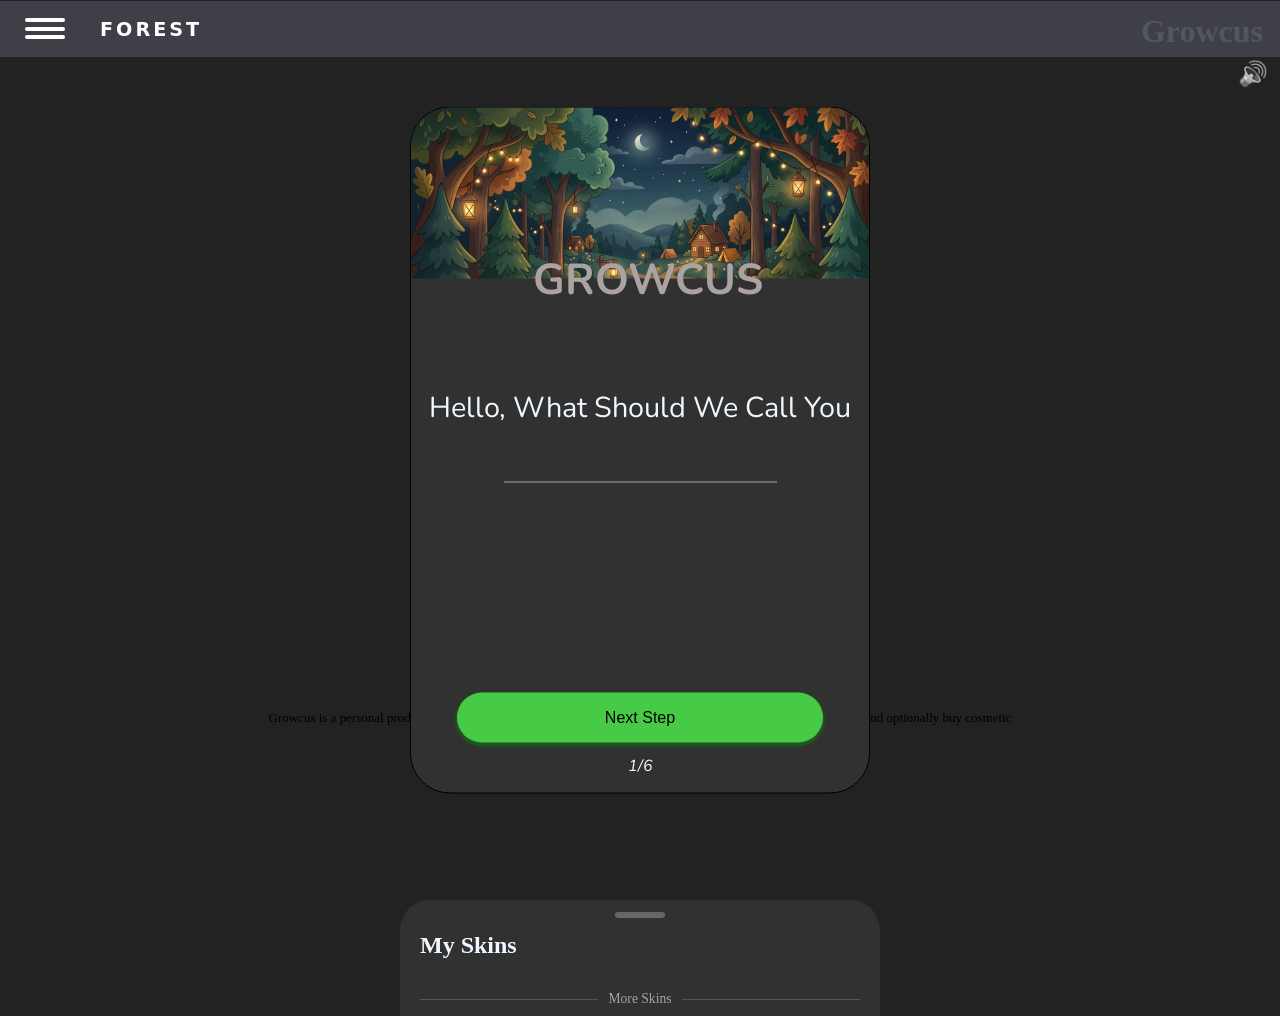
==== commit 0077f560: "Update index.html" ====
--- a/growcus/index.html
+++ b/growcus/index.html
@@ -156,8 +156,8 @@
         <button class="pausebtn">Pause</button>
         <button class="startbtn">End Session</button>
 
-        <div style="all:initial;position:absolute;bottom:2px;left:0;width:100%;box-sizing:border-box;padding:0 8px;text-align:center;font-family:system-ui,-apple-system,sans-serif;font-size:14px;line-height:16;color:rgba(150,150,150,0.45);pointer-events:none;z-index:9999;white-space:nowrap;overflow:hidden;text-overflow:ellipsis;">Growcus lets you run focus sessions, grow virtual trees, view your forest, and optionally buy cosmetic tree skins. Growcus is a personal productivity tool. It does not provide medical, psychological or professional advice.</div>
-
+        <div id="growcus-app-info" style="position:static;font-size:13px;line-height:1.5;padding:36px 20px;max-width:760px;margin:32px auto 0;text-align:center;">Growcus is a personal productivity focus timer where you run focus sessions, grow virtual trees, view your forest, and optionally buy cosmetic tree skins.</div>
+        
 
     </div>
 
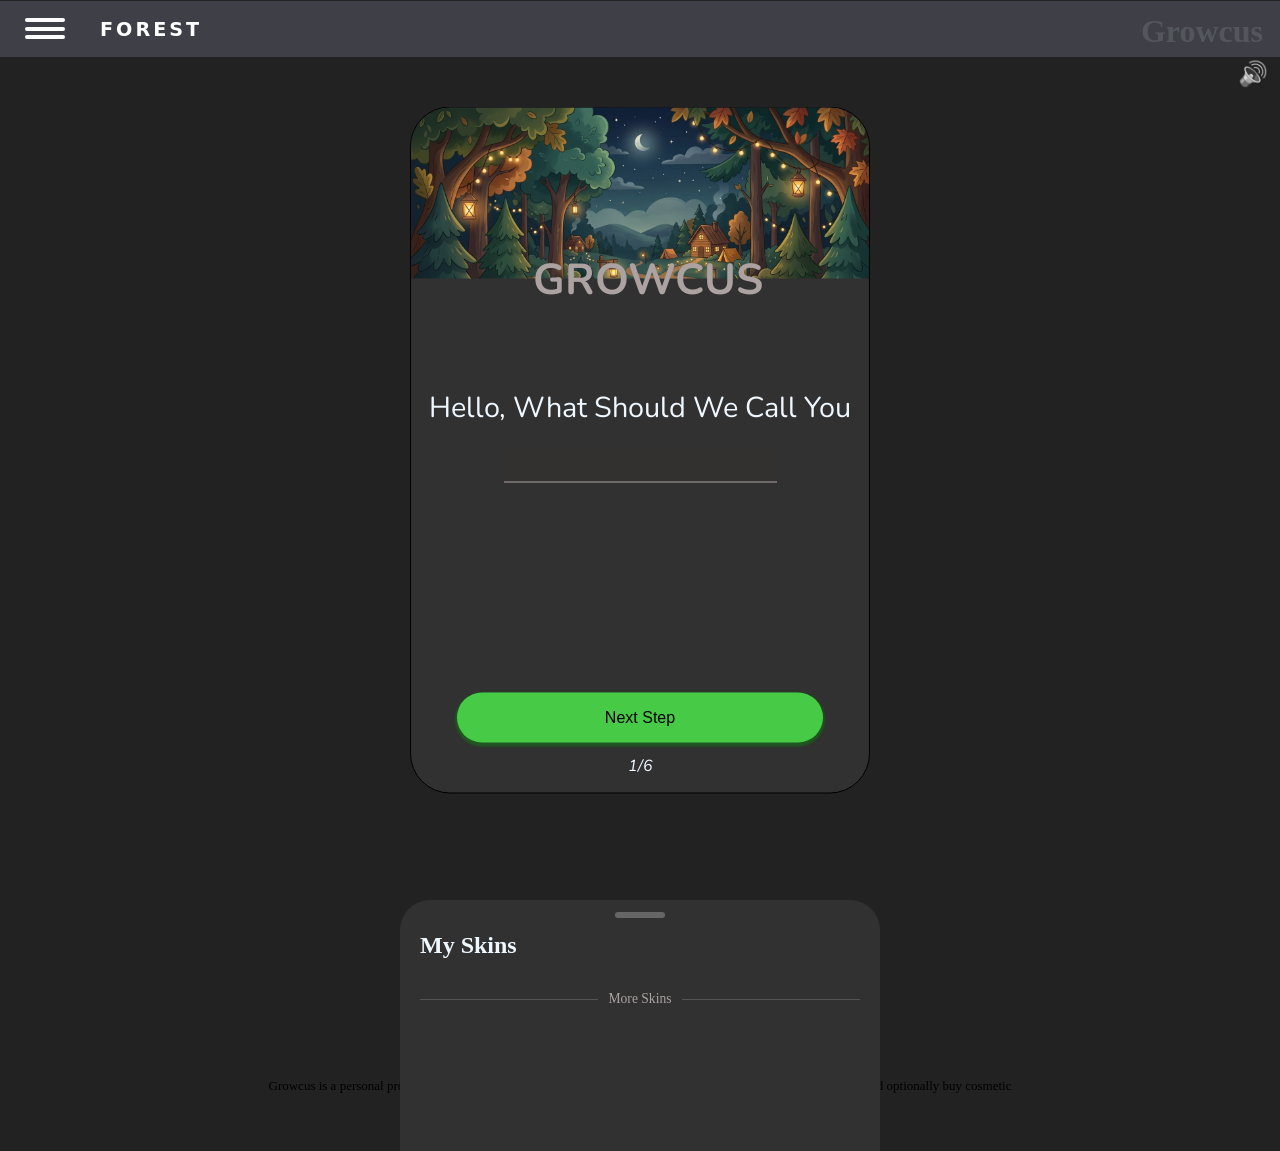
==== commit bbedd282: "Update index.html" ====
--- a/growcus/index.html
+++ b/growcus/index.html
@@ -155,8 +155,6 @@
         <button class="plantbtn">Plant and get started!</button>
         <button class="pausebtn">Pause</button>
         <button class="startbtn">End Session</button>
-
-        <div id="growcus-app-info" style="position:static;font-size:13px;line-height:1.5;padding:36px 20px;max-width:760px;margin:32px auto 0;text-align:center;">Growcus is a personal productivity focus timer where you run focus sessions, grow virtual trees, view your forest, and optionally buy cosmetic tree skins.</div>
         
 
     </div>
@@ -221,6 +219,8 @@
                 <li><a href="terms.html">Terms of Use</a></li>
             </ul>
         </footer>
+        <div id="growcus-app-info" style="position:static !important;inset:auto !important;transform:none !important;font-size:13px;line-height:1.5;padding:36px 20px;max-width:760px;margin:24px auto 0;text-align:center;">Growcus is a personal productivity focus timer where you run focus sessions, grow virtual trees, view your forest, and optionally buy cosmetic tree skins.</div>
+    
 
     <div class="popupend" id="popupend">
         <div class="popbox">
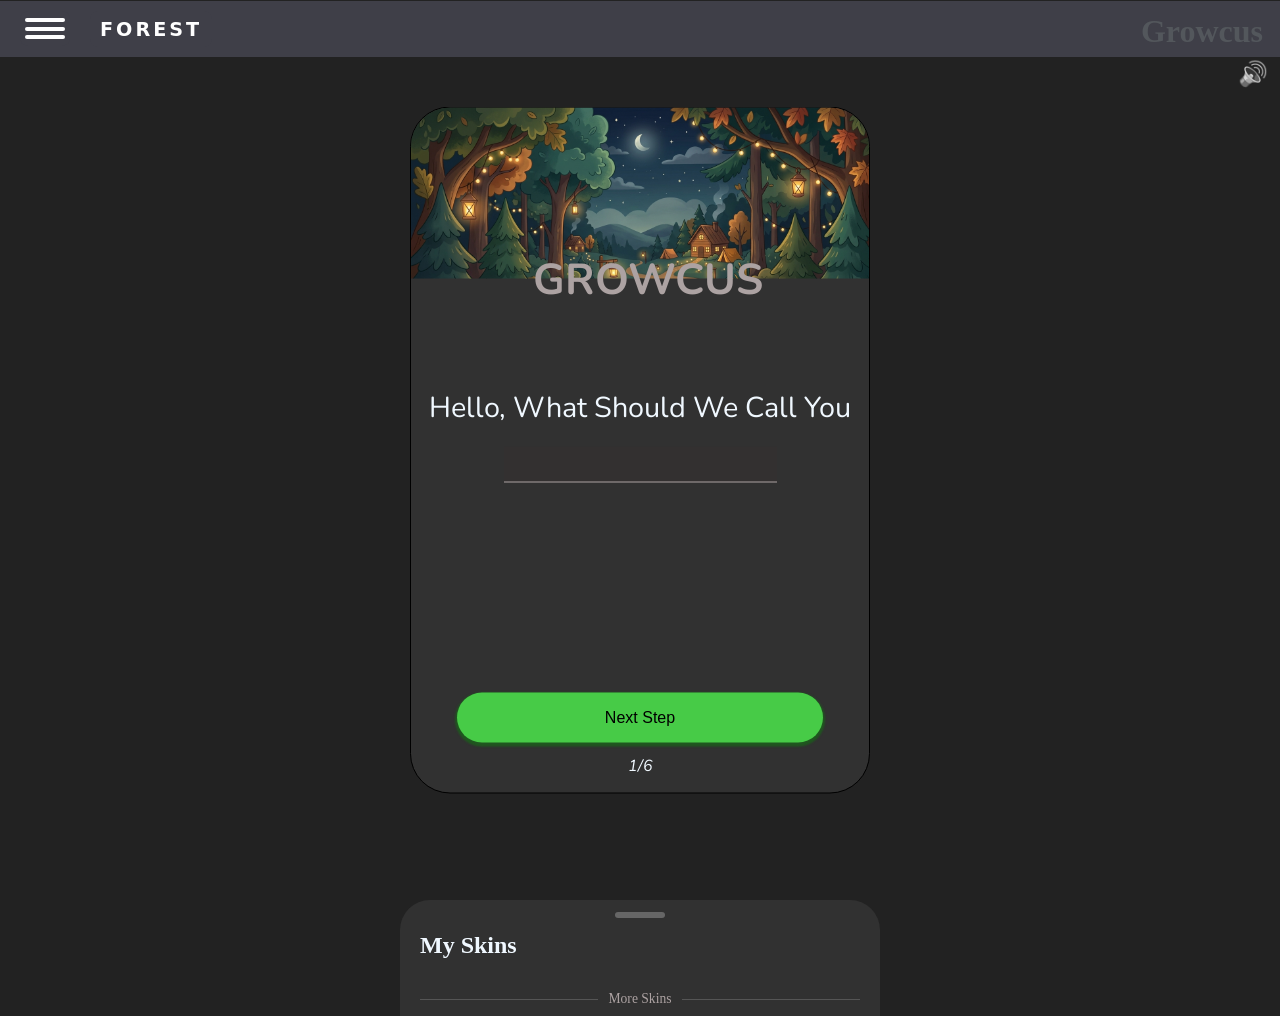
==== commit a4a87aa6: "Update index.html" ====
--- a/growcus/index.html
+++ b/growcus/index.html
@@ -219,8 +219,7 @@
                 <li><a href="terms.html">Terms of Use</a></li>
             </ul>
         </footer>
-        <div id="growcus-app-info" style="position:static !important;inset:auto !important;transform:none !important;font-size:13px;line-height:1.5;padding:36px 20px;max-width:760px;margin:24px auto 0;text-align:center;">Growcus is a personal productivity focus timer where you run focus sessions, grow virtual trees, view your forest, and optionally buy cosmetic tree skins.</div>
-    
+        
 
     <div class="popupend" id="popupend">
         <div class="popbox">
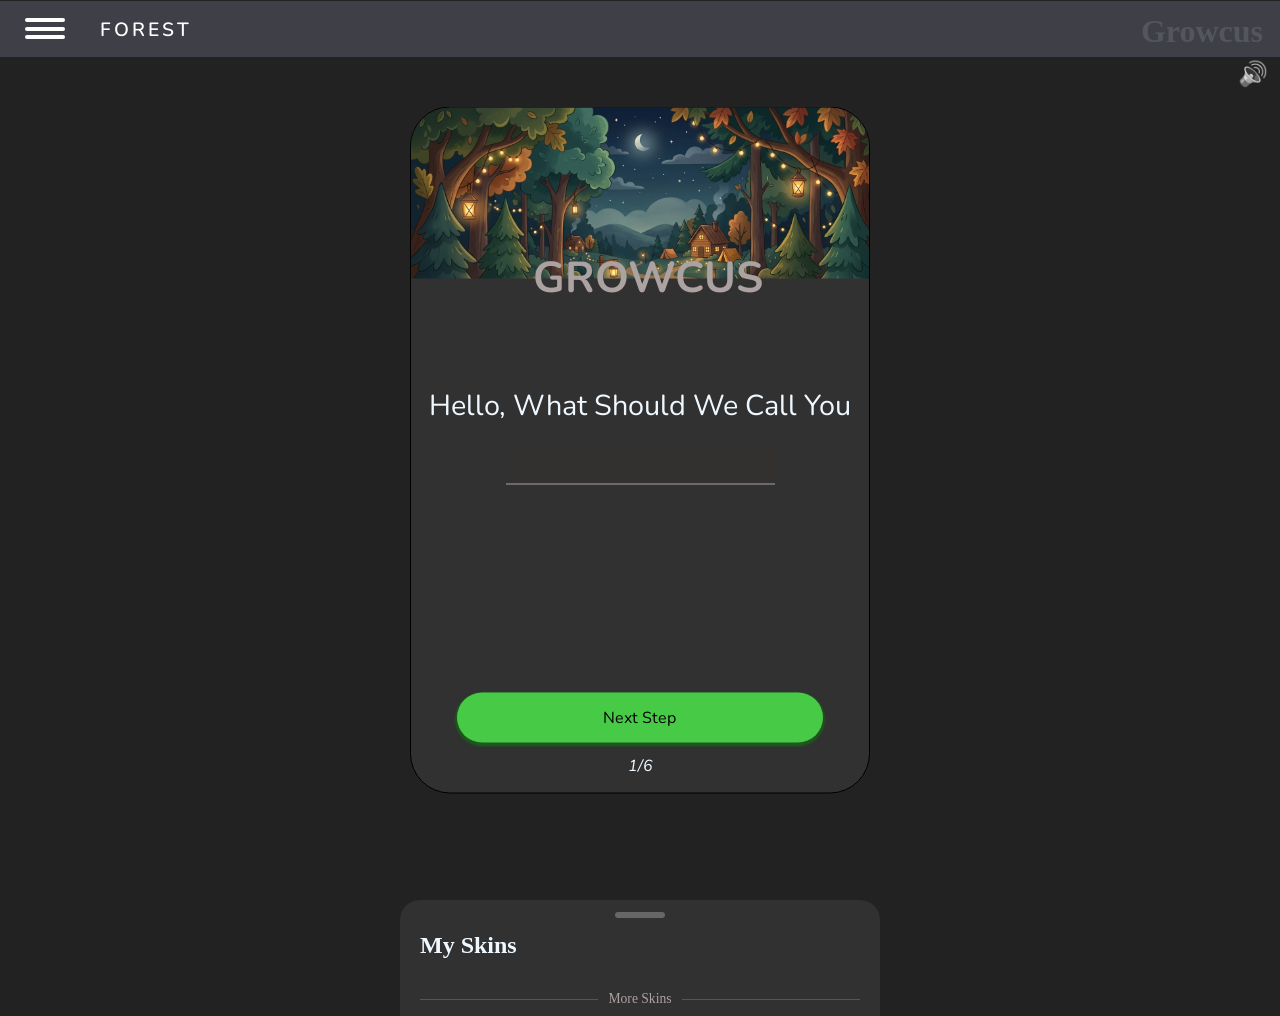
==== commit a61cfd72: "Update index.html" ====
--- a/growcus/index.html
+++ b/growcus/index.html
@@ -31,6 +31,15 @@
     <meta property="og:type" content="website">
     <meta property="og:image" content="https://YOUR-DOMAIN/preview.png">
     <meta name="twitter:card" content="summary_large_image">
+
+    <script>
+        !function(t,e){var o,n,p,r;e.__SV||(window.posthog && window.posthog.__loaded)||(window.posthog=e,e._i=[],e.init=function(i,s,a){function g(t,e){var o=e.split(".");2==o.length&&(t=t[o[0]],e=o[1]),t[e]=function(){t.push([e].concat(Array.prototype.slice.call(arguments,0)))}}p||((p=t.createElement("script")).type="text/javascript",p.crossOrigin="anonymous",p.async=!0,p.src=s.api_host.replace(".i.posthog.com","-assets.i.posthog.com")+"/static/array.js",p.onerror=function(){p=null},(r=t.getElementsByTagName("script")[0]).parentNode.insertBefore(p,r));var u=e;for(void 0!==a?u=e[a]=[]:a="posthog",u.people=u.people||[],Object.defineProperty(u,"toString",{configurable:!0,enumerable:!0,writable:!0,value:function(t){var e="posthog";return"posthog"!==a&&(e+="."+a),t||(e+=" (stub)"),e}}),Object.defineProperty(u.people,"toString",{configurable:!0,enumerable:!0,writable:!0,value:function(){return u.toString(1)+".people (stub)"}}),o="Hh Wh Vh Gh Zh Xh init Ad Rd $d Td Ld Oc Ed Dd kd Hd Ud Wd Vd Gd Jd capture getExtension Pd Rr Md Id calculateEventProperties Zd Kd register register_once register_for_session unregister unregister_for_session iv xd Xd getFeatureFlag getFeatureFlagPayload getFeatureFlagResult getAllFeatureFlags isFeatureEnabled reloadFeatureFlags updateFlags updateEarlyAccessFeatureEnrollment getEarlyAccessFeatures on onFeatureFlags onSurveysLoaded onSessionId getSurveys getActiveMatchingSurveys onActiveMatchingSurveysChanged renderSurvey displaySurvey cancelPendingSurvey canRenderSurvey canRenderSurveyAsync nv identify setPersonProperties unsetPersonProperties group resetGroups setPersonPropertiesForFlags resetPersonPropertiesForFlags setGroupPropertiesForFlags resetGroupPropertiesForFlags reset sv shutdown setIdentity clearIdentity get_distinct_id getGroups get_session_id get_session_replay_url alias set_config startSessionRecording stopSessionRecording sessionRecordingStarted captureException addExceptionStep captureLog startExceptionAutocapture stopExceptionAutocapture loadToolbar get_property getSessionProperty tv qd createPersonProfile setInternalOrTestUser ev rd nd opt_in_capturing opt_out_capturing sd has_opted_in_capturing has_opted_out_capturing get_explicit_consent_status is_capturing clear_opt_in_out_capturing Nd debug Fc Ds getPageViewId captureTraceFeedback captureTraceMetric bd".split(" "),n=0;n<o.length;n++)g(u,o[n]);e._i.push([i,s,a])},e.__SV=1)}(document,window.posthog||[]);
+        posthog.init('phc_rihfQpeKZPvEcjv4BJKwQszqgASx8hgcqCo6iiMzmfLN', {
+            api_host: 'https://us.i.posthog.com',
+            defaults: '2026-05-30',
+            person_profiles: 'identified_only', // or 'always' to create profiles for anonymous users as well
+        })
+    </script>
 </head>
 <body>
         <div class="hammenu">
@@ -135,7 +144,7 @@
                 <span id="timertxt2">25:00</span>
                 <div class="timcont">
                     <button class="minus">-</button>
-                    <input type="range" id="slider" min="1  " max="60" value="25">
+                    <input type="range" id="slider" min="5" max="60" value="25">
                     <button class="plus">+</button>
                 </div>
             </div>
@@ -165,9 +174,9 @@
             <ul>
                 <li id="lihomelink"><a href="#" id="homelink"><i id="iinhomelink">⌂</i>Home</a></li>
                 <li><a href="#" id="settinglink"><i>⚙</i>Settings</a></li>
-                <li id="forestlinkli"><a href="#" id="forestlink"><i>↟↟</i><span id="slabel">Forest</span></a></li>
+                <li id="forestlinkli"><a href="#" id="forestlink"><i>⚶</i><span id="slabel">Forest</span></a></li>
                 <li><a href="#" id="shoplink"><i>☵</i>Shop</a></li>
-                <li><a href="mailto:growcus.app@gmail.com"><i>✉</i>Contact</a></li>
+                <li><a href="mailto:growcus.app@gmail.com"><i>@</i>Contact</a></li>
             </ul>
                     
     </div>    
--- a/growcus/style.css
+++ b/growcus/style.css
@@ -486,6 +486,18 @@
     .tabrow p{
         display: none;
     }
+    .setname{
+        
+        flex:1 1 0% !important;
+    }
+    .namewrap{
+        gap:0;
+        display:flex;
+        flex-wrap:nowrap !important;
+        
+        flex-direction: row;
+    }
+
 }
 
 #namesess{
@@ -539,7 +551,7 @@
     box-sizing: border-box;
     transition: 0.5s ease-in-out;
     align-items: center;
-    gap: 10px;
+    gap: 20px;
 }
 h2{
     text-align:center;
@@ -695,18 +707,28 @@
     left: 0;
     margin-left: 0px;
     width: 100%;
-    height: 100%;
+    height: 100vh;
+    height: 100dvh;
     background-color: #222;
     color: white;
     z-index: 10;
+    overflow-y: auto;
+    overflow-x: hidden;
+    -webkit-overflow-scrolling: touch;
+    overscroll-behavior: contain;
+    box-sizing: border-box;
+    padding-bottom: 80px;
+}
+.shopscreen.open{
+    display: flex;
+    flex-wrap: wrap;
+    align-content: flex-start;
 }
 .shopscreen h3{
     width: 100%;
     text-align: center;
 }
-.shopscreen.open{
-    display: flex;
-}
+
 .shopgrid{
     margin-left: 10px;
     display: grid;
@@ -1055,7 +1077,9 @@
     align-items: center;
     gap: 12px;
     padding: 20px 16px;
-    font-size: 1.4rem;
+    font-size: 1rem;
+    letter-spacing:1px;
+    font-weight:700;
 }
 
 #setname{
@@ -1490,12 +1514,6 @@
 }
 .sidebar ul li a i{
     font-style: normal;
-}
-#lihomelink{
-    margin-bottom: -3px;
-}
-#forestlinkli{
-    margin-bottom: -2px;
 }
 
 .soundtoggle{
@@ -1620,3 +1638,110 @@
     white-space: nowrap;
 }
 
+.sfade{ transition: opacity .4s ease-in-out; }
+.bfade{ transition: opacity .45s ease, transform .45s ease, box-shadow .3s; }
+.treeic img, #treevisual img{ transition: opacity .6s ease; }
+
+.treeic.planting{ animation: plantgrow 1.6s ease-out; }
+@keyframes plantgrow{
+    0%   { transform: scale(.85); opacity:.3; filter: drop-shadow(0 0 0 rgba(120,255,140,0)); }
+    55%  { transform: scale(1.06); opacity:1; filter: drop-shadow(0 0 28px rgba(120,255,140,.55)); }
+    100% { transform: scale(1);   opacity:1; filter: drop-shadow(0 0 0 rgba(120,255,140,0)); }
+}
+
+#timertxt.settle{ animation: timersettle 1.4s ease-out; }
+@keyframes timersettle{
+    0%   { opacity:0; transform: translateY(6px); letter-spacing: 6px; }
+    100% { opacity:1; transform: none; letter-spacing: normal; }
+}
+
+.shopscreen{
+    position: fixed;          /* or whatever you already use */
+    inset: 0;
+    height: 100dvh;
+    overflow-y: auto;
+    overflow-x: hidden;
+    -webkit-overflow-scrolling: touch;
+    overscroll-behavior: contain;
+    touch-action: pan-y;
+}
+
+/* ===== CONSISTENCY LAYER (keep at the bottom of the file) ===== */
+
+:root{
+    --green: rgb(71, 203, 71);
+    --green-dark: rgb(31, 87, 31);
+    --bg: #222;
+    --card: #313131;
+    --text: aliceblue;
+    --muted: #aca2a2;
+    --radius-card: 20px;
+    --radius-btn: 20px;
+    --ease: cubic-bezier(.2,.8,.2,1);
+    --font: 'Nunito', system-ui, -apple-system, 'Segoe UI', Roboto, sans-serif;
+}
+
+/* one font everywhere */
+button, input, textarea,
+.timer, .tab, .stab, .namecard, .plantbtn, .pausebtn, .startbtn,
+#popbtn, .itemcard button, .sidebar{
+    font-family: var(--font);
+}
+
+/* all main buttons look and feel the same */
+.plantbtn, .pausebtn, .startbtn, #popbtn{
+    background-color: var(--green);
+    border-radius: var(--radius-btn);
+    font-style: normal;
+    font-weight: 800;
+    box-shadow: 0 3px 0 var(--green-dark);
+    transition: transform .15s var(--ease), box-shadow .15s var(--ease), filter .2s;
+}
+.plantbtn:active, .pausebtn:active, .startbtn:active, #popbtn:active{
+    transform: translateY(2px) scale(.98);
+    box-shadow: 0 1px 0 var(--green-dark);
+    filter: brightness(.95);
+}
+
+/* same press feedback on small controls */
+.tab, .stab, .itemcard button, .plus, .minus, .soundtoggle{
+    transition: transform .15s var(--ease), background-color .2s, filter .2s;
+}
+.tab:active, .stab:active, .itemcard button:active, .plus:active, .minus:active{
+    transform: scale(.95);
+}
+
+/* same card look */
+.itemcard, .popbox, .skinpicker{
+    border-radius: var(--radius-card);
+}
+.itemcard, .popbox{
+    box-shadow: 0 6px 16px rgba(0,0,0,.35);
+}
+
+/* timer text doesn't jitter */
+#timertxt, #timertxt2{ font-variant-numeric: tabular-nums; }
+
+/* visible keyboard focus, no ugly default outline */
+button:focus-visible, input:focus-visible, select:focus-visible, a:focus-visible{
+    outline: 2px solid var(--green);
+    outline-offset: 2px;
+}
+button, a, .tab, .stab{ -webkit-tap-highlight-color: transparent; }
+
+/* consistent menu and screen timing */
+.sidebar{ transition: transform .3s var(--ease); }
+ul li a{ transition: opacity .2s, transform .2s var(--ease); }
+
+/* fixes for earlier issues */
+.popupend{ background: rgba(0,0,0,.6); }
+@keyframes timersettle{
+    0%   { opacity:0; transform: translateY(6px); }
+    100% { opacity:1; transform: none; }
+}
+
+
+
+
+
+
